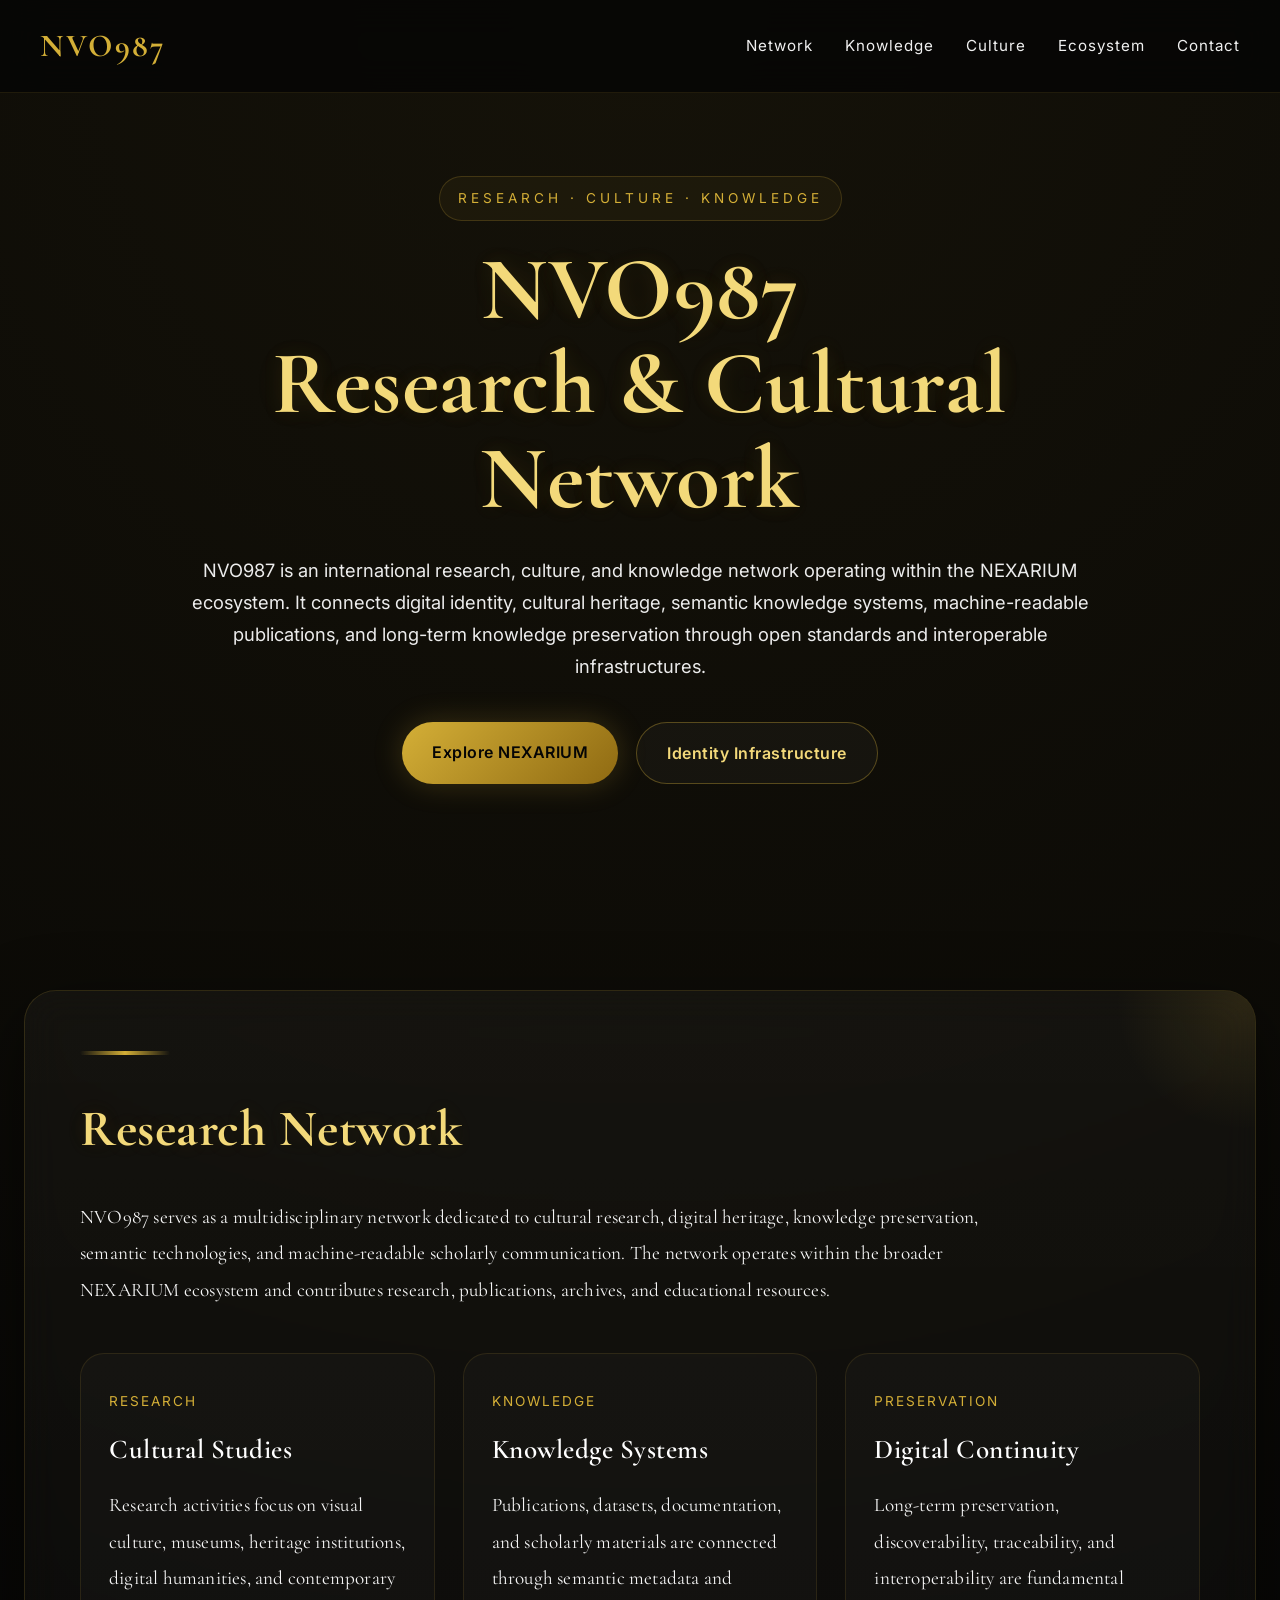
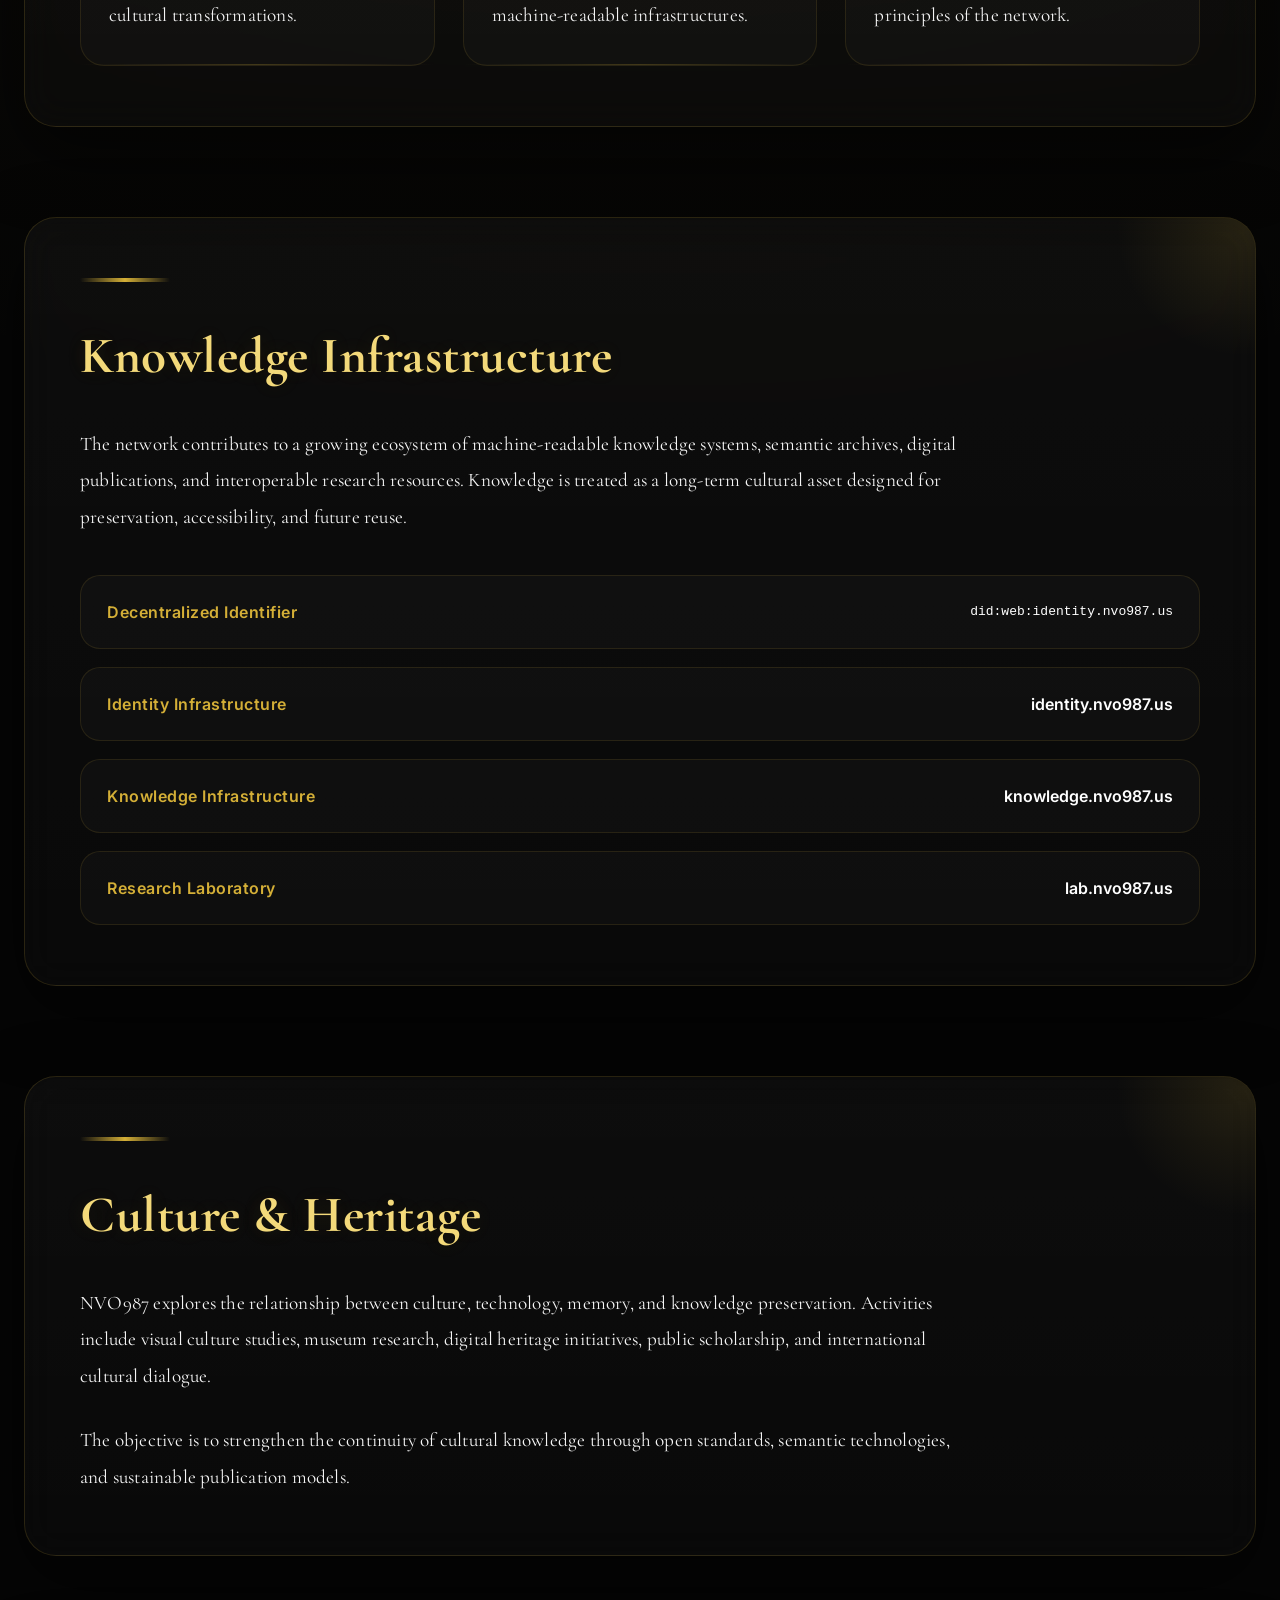
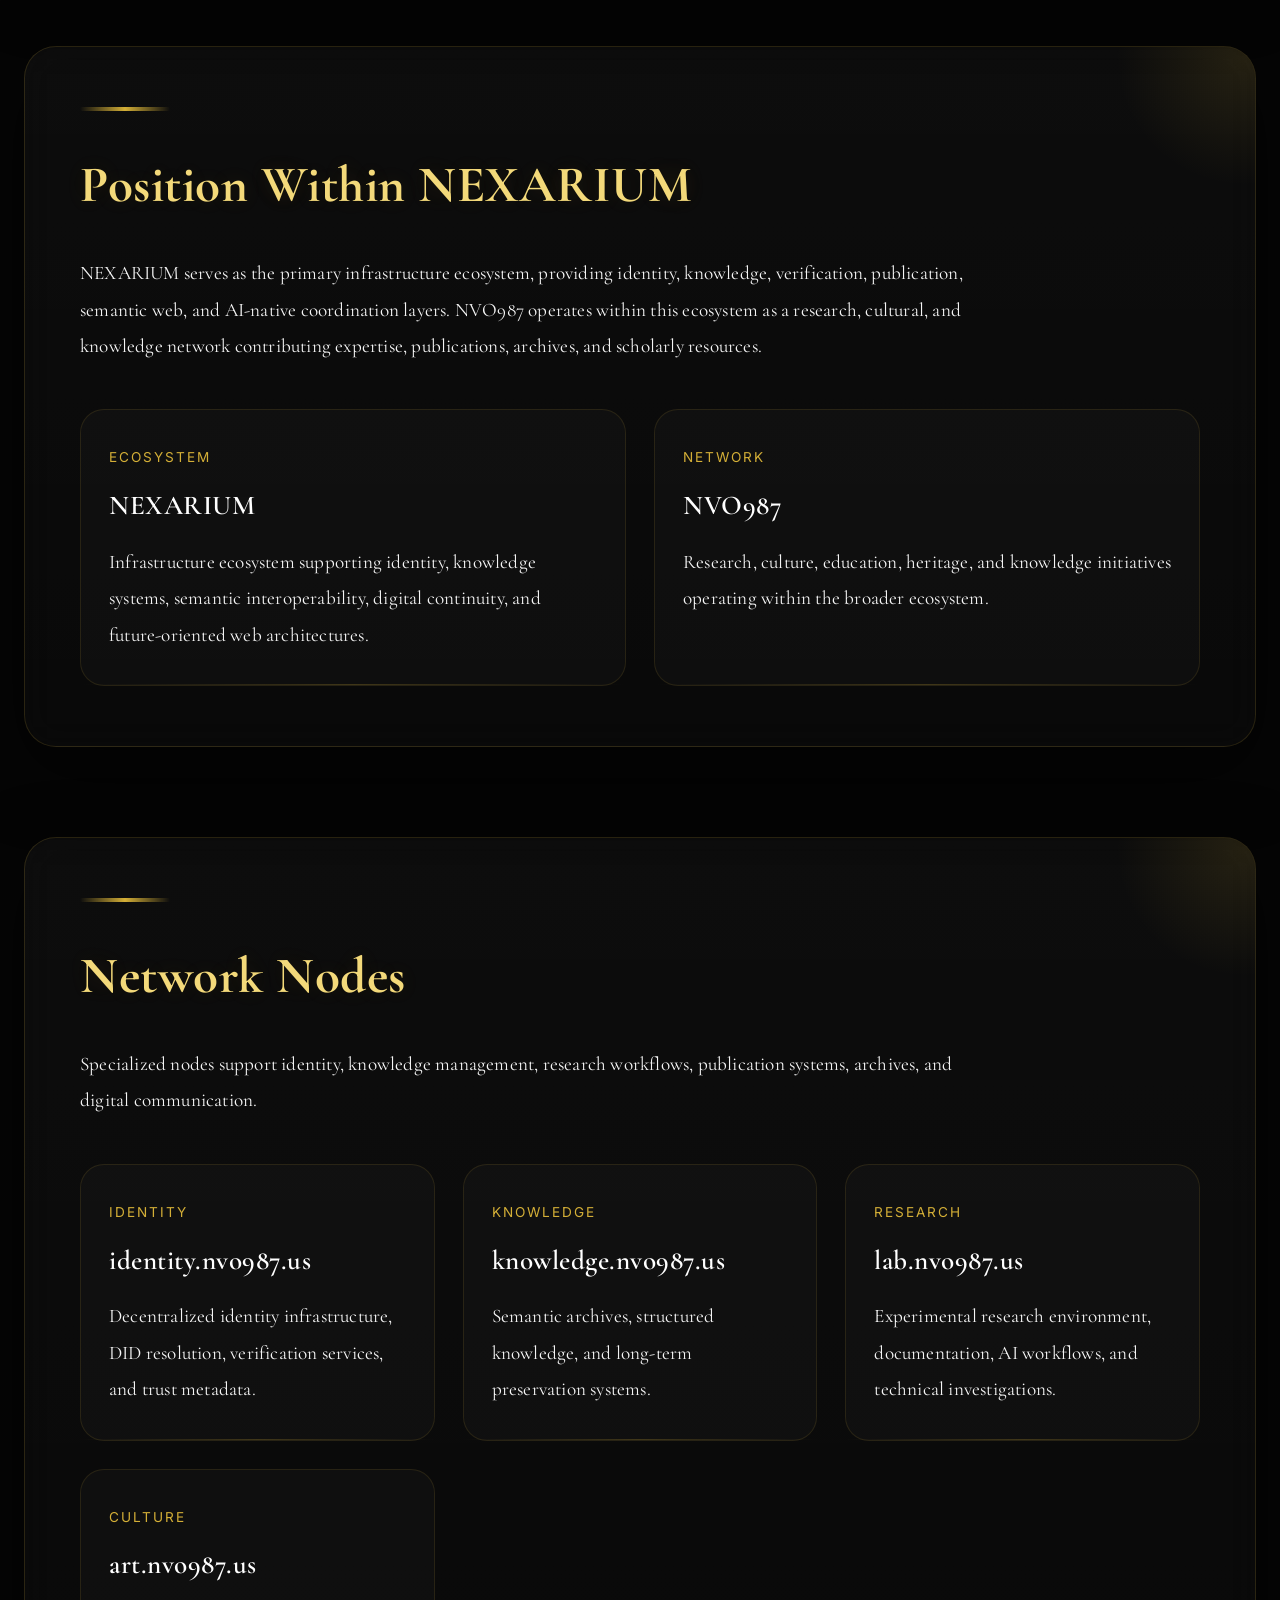
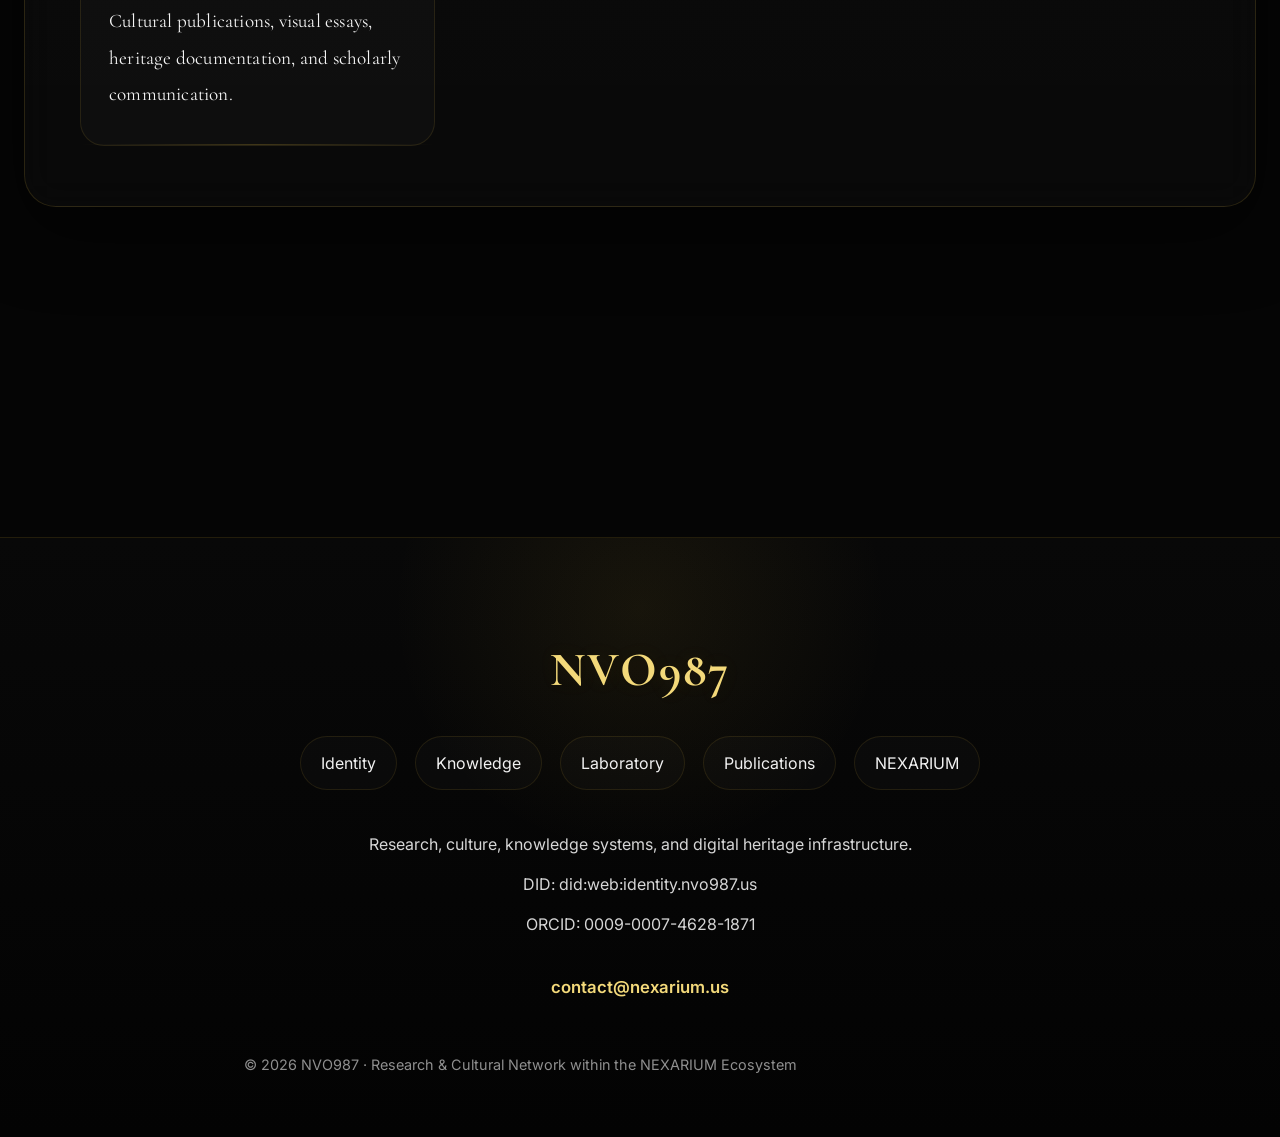
==== index.html @ 3b07d62b "Add multiple apple touch icons and favicons" ====
<!DOCTYPE html>
<html lang="eng">

<head>

<meta charset="UTF-8">
<meta name="viewport" content="width=device-width, initial-scale=1.0">

<title>NVO987 | Research, Culture and Knowledge Network</title>

<meta name="description" content="NVO987 is a multidisciplinary artistic and cultural initiative exploring the intersections of visual culture and art history. NVO987 is an international research, culture, and knowledge network operating within the NEXARIUM ecosystem, advancing digital heritage, semantic knowledge systems, decentralized identity, machine-readable publications, and long-term knowledge preservation.">

<meta name="keywords" content="NVO987, NEXARIUM, Research, Culture, Knowledge Network, Digital Heritage, Visual Culture, Art History, Semantic Web, Knowledge Graph, Machine-Readable Knowledge, Decentralized Identity, DID, Digital Preservation, Cultural Heritage, Artificial Intelligence, AI Infrastructure">

<meta name="author" content="Nicholas Van-Orton">
<meta name="creator" content="Nicholas Van-Orton">

<meta name="robots" content="index,follow,max-image-preview:large,max-snippet:-1,max-video-preview:-1">

<meta name="theme-color" content="#050505">
<meta name="color-scheme" content="dark">

<link rel="canonical" href="https://nvo987.us">
<link rel="me" href="https://identity.nvo987.us">

<meta name="did" content="did:web:identity.nvo987.us">

<link rel="apple-touch-icon" sizes="57x57" href="/apple-icon-57x57.png">
<link rel="apple-touch-icon" sizes="60x60" href="/apple-icon-60x60.png">
<link rel="apple-touch-icon" sizes="72x72" href="/apple-icon-72x72.png">
<link rel="apple-touch-icon" sizes="76x76" href="/apple-icon-76x76.png">
<link rel="apple-touch-icon" sizes="114x114" href="/apple-icon-114x114.png">
<link rel="apple-touch-icon" sizes="120x120" href="/apple-icon-120x120.png">
<link rel="apple-touch-icon" sizes="144x144" href="/apple-icon-144x144.png">
<link rel="apple-touch-icon" sizes="152x152" href="/apple-icon-152x152.png">
<link rel="apple-touch-icon" sizes="180x180" href="/apple-icon-180x180.png">
<link rel="icon" type="image/png" sizes="192x192"  href="/android-icon-192x192.png">
<link rel="icon" type="image/png" sizes="32x32" href="/favicon-32x32.png">
<link rel="icon" type="image/png" sizes="96x96" href="/favicon-96x96.png">
<link rel="icon" type="image/png" sizes="16x16" href="/favicon-16x16.png">
<link rel="manifest" href="/manifest.json">
<meta name="msapplication-TileColor" content="#ffffff">
<meta name="msapplication-TileImage" content="/ms-icon-144x144.png">
<meta name="theme-color" content="#ffffff"> 

<!-- DID document -->
<link rel="alternate" type="application/did+json" href="https://identity.nvo987.us/.well-known/did.json">

<!-- DID domain linkage proof -->
<link rel="alternate" type="application/did+ld+json" href="https://identity.nvo987.us/.well-known/did-configuration.json">

<!-- Canonical DID -->
<meta name="did" content="did:web:identity.nvo987.us">

<!-- Identity authority -->
<link rel="me" href="https://identity.nvo987.us"> 

<meta property="og:type" content="website">
<meta property="og:site_name" content="NVO987">
<meta property="og:title" content="NVO987 | Research, Culture and Knowledge Network">
<meta property="og:description" content="International research, culture and knowledge network within the NEXARIUM ecosystem, focused on digital heritage, semantic knowledge systems, decentralized identity, and long-term knowledge preservation.">
<meta property="og:url" content="https://nvo987.us">
<meta property="og:locale" content="en_US">
<meta property="og:image" content="https://nvo987.us/og-image.jpg">

<meta name="twitter:card" content="summary_large_image">
<meta name="twitter:title" content="NVO987 | Research, Culture and Knowledge Network">
<meta name="twitter:description" content="Research, culture, semantic knowledge systems, digital heritage, decentralized identity, and machine-readable infrastructure within the NEXARIUM ecosystem.">
<meta name="twitter:image" content="https://nvo987.us/og-image.jpg">

<link rel="preconnect" href="https://fonts.googleapis.com">
<link rel="preconnect" href="https://fonts.gstatic.com" crossorigin>

<link href="https://fonts.googleapis.com/css2?family=Inter:wght@300;400;500;600;700&family=Cormorant+Garamond:wght@500;600;700&display=swap" rel="stylesheet">

<link rel="stylesheet" href="style.css">

<script type="application/ld+json">
    {
      "@context": "https://schema.org",
      "@graph": [
        {
          "@type": "Person",
          "@id": "https://nvo987.us#person",
          "name": "Nicholas Van-Orton",
          "jobTitle": "Independent researc, Founder of NVO987 Association",
          "url": "https://nvo987.us",
          "sameAs": [
            "https://nexarium.us",
             "https://nvo987.us",
             "https://nvo987.eu",
             "https://nvo987.fr",
             "https://nvo987.ai.in",
             "https://did.ai.in",
             "https://kellycode.us",
             "https://identity.ai.in",
	         "https://nvo987.in",
             "https://web3.internet.in", 
             "https://delaunaybook.us", 
             "https://orcid.org/0009-0007-4628-1871",
	         "https://isni.org/isni/0000000529640885",
             "https://www.wikidata.org/wiki/Q137675227",
             "https://www.wikidata.org/wiki/Q140936124",
             "https://www.wikidata.org/wiki/Q140529224",
             "https://www.wikidata.org/wiki/Q140528834",
             "https://www.wikidata.org/wiki/Q137674546", 
             "https://meta.wikimedia.org/wiki/User:NVO987-ASSOCIATION",
	         "https://independent.academia.edu/nvo987",
	         "https://www.linkedin.com/in/nvo987/",
	         "https://profile.hcommons.org/members/nicholasvanorton/",
             "https://www.webofscience.com/wos/author/record/PDY-1682-2025",
             "https://www.researchgate.net/profile/Nicholas-Van-Orton",
             "https://www.lens.org/lens/profile/nicholas-van-orton/",
             "https://openalex.org/authors/A5120949417",
             "https://cv.hal.science/van-orton-nicholas",
             "https://scholar.google.com/citations?user=iRM-GNQAAAAJ&hl",
	         "https://app.ens.domains/nvo987.eth",
             "https://nvo987.eth.limo/",
	         "https://archive.org/details/@nicholas_van-orton",
             "https://bsky.app/profile/nvo987.us",
             "https://gravatar.com/nvo987",
             "https://europepmc.org/authors/0009-0007-4628-1871",
	         "https://github.com/nvo987-art-history",
	         "https://github.com/nvo987",
	          "https://x.com/nvo987",
      "https://instagram.com/nvo987/",
      "https://www.facebook.com/nvo987/",
      "https://www.threads.com/@nvo987",
      "https://www.tiktok.com/@nvo987",
      "https://www.snapchat.com/@art-nvo987",
      "https://mastodon.social/@nvo987",
      "https://mastodon.art/@nvo987",
      "https://pixelfed.social/nvo987",
      "https://misskey.art/@nvo987",
      "https://misskey.design/@nvo987",
      "https://smugcat.moe/@nvo987",
      "https://www.youtube.com/@nvo987-art-history",
      "https://nvo987.substack.com/",
      "https://pinterest.com/nvo987identity/",
      "https://open.spotify.com/user/uti1pape8u8fm5vcoxfq23hdo",
      "https://www.twitch.tv/nvo987/",
      "https://www.reddit.com/user/Grand_Service448/",
      "https://t.me/nvo987",
      "https://wa.me/36702674440", 
	         "https://gitlab.com/nvo987-art-history"
          ]
        },
        {
          "@type": "Organization",
          "@id": "https://nvo987.fr#organization",
          "name": "NVO987",
          "alternateName": "NVO987-Culture Visuelle Moderne et Contemporaine",
          "url": "https://nvo987.fr",
          "foundingDate": "2026",
          "address": {
            "@type": "PostalAddress",
            "addressLocality": "Paris",
            "addressCountry": "FR"
          },
          "founder": {
            "@id": "https://nvo987.us"
           } 
        }, 
          {
      "@type": "Book",
      "@id": "https://delaunaybook.us/#book-hu-print",
      "name": "A szín mint generatív elv Sonia Delaunay életművében",
      "url": "https://delaunaybook.us",
      "inLanguage": "hu",
      "bookFormat": "https://schema.org/Paperback",
      "author": {
        "@id": "https://nvo987.us#person"
      },
      "publisher": {
        "@id": "https://nvo987.fr#organization"
      },
      "isbn": "978-615-83133-0-8",
      "identifier": {
        "@type": "PropertyValue",
        "propertyID": "DOI",
        "value": "10.17613/y22fc-g0f98"
      },
      "sameAs": [
        "https://doi.org/10.17613/y22fc-g0f98"
      ]
    },

    {
      "@type": "Book",
      "@id": "https://delaunaybook.us/#book-hu-pdf",
      "name": "A szín mint generatív elv Sonia Delaunay életművében (PDF)",
      "url": "https://delaunaybook.us",
      "inLanguage": "hu",
      "bookFormat": "https://schema.org/EBook",
      "author": {
        "@id": "https://nvo987.us#person"
      },
      "publisher": {
        "@id": "https://nvo987.fr#organization"
      },
      "isbn": "978-615-83133-1-5",
      "isPartOf": {
        "@id": "https://delaunaybook.us/#book-hu-print"
      }
    },

    {
      "@type": "Book",
      "@id": "https://delaunaybook.us/#book-hu-epub",
      "name": "A szín mint generatív elv Sonia Delaunay életművében (EPUB)",
      "url": "https://delaunaybook.us",
      "inLanguage": "hu",
      "bookFormat": "https://schema.org/EBook",
      "author": {
        "@id": "https://nvo987.us#person"
      },
      "publisher": {
        "@id": "https://nvo987.fr#organization"
      },
      "isbn": "978-615-83133-2-2",
      "isPartOf": {
        "@id": "https://delaunaybook.us/#book-hu-print"
      }
    },
    {
      "@type": "Book",
      "@id": "https://delaunaybook.us/#book-en-print",
      "name": "Color as a Generative Principle in the Work of Sonia Delaunay",
      "url": "https://delaunaybook.us",
      "inLanguage": "en",
      "bookFormat": "https://schema.org/Paperback",
      "author": {
        "@id": "https://nvo987.us#person"
      },
      "publisher": {
        "@id": "https://nvo987.fr#organization"
      },
      "isbn": "978-615-83133-5-3",
      "identifier": {
        "@type": "PropertyValue",
        "propertyID": "DOI",
        "value": "10.17613/802rd-bjr69"
      },
      "sameAs": [
        "https://doi.org/10.17613/802rd-bjr69"
      ]
    },
    {
      "@type": "Book",
      "@id": "https://delaunaybook.us/#book-en-epub",
      "name": "Color as a Generative Principle in the Work of Sonia Delaunay (EPUB)",
      "url": "https://delaunaybook.us",
      "inLanguage": "en",
      "bookFormat": "https://schema.org/EBook",
      "author": {
        "@id": "https://nvo987.us#person"
      },
      "publisher": {
        "@id": "https://nvo987.fr#organization"
      },
      "isbn": "978-615-83133-6-0",
      "isPartOf": {
        "@id": "https://delaunaybook.us/#book-en-print"
      }
    },
    {
      "@type": "Book",
      "@id": "https://delaunaybook.us/#book-en-pdf",
      "name": "Color as a Generative Principle in the Work of Sonia Delaunay (PDF)",
      "url": "https://delaunaybook.us",
      "inLanguage": "en",
      "bookFormat": "https://schema.org/EBook",
      "author": {
        "@id": "https://nvo987.us#person"
      },
      "publisher": {
        "@id": "https://nvo987.fr#organization"
      },
      "isbn": "9786150260921",
      "isPartOf": {
        "@id": "https://delaunaybook.us/#book-en-print"
      }
    },
    {
      "@type": "Book",
      "@id": "https://doi.org/10.17613/y22fc-g0f98",
      "name": "A szín mint generatív elv Sonia Delaunay életművében",
      "url": "https://doi.org/10.17613/y22fc-g0f98",
      "author": {
        "@id": "https://nvo987.us#person"
      },
      "inLanguage": "hu",
      "identifier": {
        "@type": "PropertyValue",
        "propertyID": "DOI",
        "value": "10.17613/y22fc-g0f98"
      }
    },
    {
      "@type": "Book",
      "@id": "https://doi.org/10.17613/802rd-bjr69",
      "name": "Color as a Generative Principle in the Work of Sonia Delaunay",
      "url": "https://doi.org/10.17613/802rd-bjr69",
      "author": {
        "@id": "https://nvo987.us#person"
      },
      "inLanguage": "en",
      "identifier": {
        "@type": "PropertyValue",
        "propertyID": "DOI",
        "value": "10.17613/802rd-bjr69"
      }
    },
    {
      "@type": "ScholarlyArticle",
      "@id": "https://doi.org/10.2139/ssrn.6007654",
      "name": "Color as a Generative Principle in the Work of Sonia Delaunay",
      "url": "https://doi.org/10.2139/ssrn.6007654",
      "author": {
        "@id": "https://nvo987.us#person"
      },
      "inLanguage": "en",
      "isBasedOn": {
        "@id": "https://delaunaybook.us/#book-en-print"
      },
      "identifier": {
        "@type": "PropertyValue",
        "propertyID": "DOI",
        "value": "10.2139/ssrn.6007654"
      },
      "sameAs": [
        "https://doi.org/10.2139/ssrn.6007654"
      ]
    },
    {
      "@type": "ScholarlyArticle",
      "@id": "https://doi.org/10.2139/ssrn.6131506",
      "name": "Interdisciplinary Foundation Edition",
      "url": "https://doi.org/10.2139/ssrn.6131506",
      "author": {
        "@id": "https://nvo987.us#person"
      },
      "inLanguage": "en",
      "isBasedOn": {
        "@id": "https://delaunaybook.us/#book-en-print"
      },
      "identifier": {
        "@type": "PropertyValue",
        "propertyID": "DOI",
        "value": "10.2139/ssrn.6131506"
      },
      "sameAs": [
        "https://doi.org/10.2139/ssrn.6131506"
      ]
    },
    {
      "@type": "CreativeWork",
      "@id": "https://archive.org/details/v-9-1-color-as-a-generative-principle-in-the-work-of-sonia-delaunay",
      "name": "V.9.1 — Color as a Generative Principle in the Work of Sonia Delaunay",
      "url": "https://archive.org/details/v-9-1-color-as-a-generative-principle-in-the-work-of-sonia-delaunay",
      "author": {
        "@id": "https://nvo987.us#person"
      },
      "about": {
        "@type": "Person",
        "name": "Sonia Delaunay"
      },
      "isBasedOn": {
        "@id": "https://delaunaybook.us/#book-en"
      }
    }
  ]
}
</script>
  
</head>
<body>

<!-- =========================================================
NAVBAR
========================================================= -->

<header class="navbar">

    <div class="logo">
        NVO987
    </div>

    <nav>

        <a href="#network">Network</a>
        <a href="#knowledge">Knowledge</a>
        <a href="#culture">Culture</a>
        <a href="#ecosystem">Ecosystem</a>
        <a href="#contact">Contact</a>

    </nav>

</header>

<!-- =========================================================
HERO
========================================================= -->

<section class="hero">

    <div class="hero-content reveal active">

        <span class="hero-label">
            RESEARCH · CULTURE · KNOWLEDGE
        </span>

        <h1>
            NVO987<br>
            Research & Cultural Network
        </h1>

        <p>
            NVO987 is an international research, culture,
            and knowledge network operating within the
            NEXARIUM ecosystem. It connects digital identity,
            cultural heritage, semantic knowledge systems,
            machine-readable publications, and long-term
            knowledge preservation through open standards
            and interoperable infrastructures.
        </p>

        <div class="hero-buttons">

            <a href="https://nexarium.us"
               class="btn primary">
                Explore NEXARIUM
            </a>

            <a href="https://identity.nvo987.us"
               class="btn secondary">
                Identity Infrastructure
            </a>

        </div>

    </div>

</section>

<!-- =========================================================
MAIN
========================================================= -->

<main>

<!-- =========================================================
NETWORK
========================================================= -->

<section class="glass-card reveal" id="network">

    <div class="card-top"></div>

    <h2>
        Research Network
    </h2>

    <p>
        NVO987 serves as a multidisciplinary network
        dedicated to cultural research, digital heritage,
        knowledge preservation, semantic technologies,
        and machine-readable scholarly communication.
        The network operates within the broader
        NEXARIUM ecosystem and contributes research,
        publications, archives, and educational resources.
    </p>

    <div class="principles-grid">

        <div class="principle-item">

            <span>
                Research
            </span>

            <h3>
                Cultural Studies
            </h3>

            <p>
                Research activities focus on visual culture,
                museums, heritage institutions,
                digital humanities, and contemporary
                cultural transformations.
            </p>

        </div>

        <div class="principle-item">

            <span>
                Knowledge
            </span>

            <h3>
                Knowledge Systems
            </h3>

            <p>
                Publications, datasets,
                documentation, and scholarly materials
                are connected through semantic metadata
                and machine-readable infrastructures.
            </p>

        </div>

        <div class="principle-item">

            <span>
                Preservation
            </span>

            <h3>
                Digital Continuity
            </h3>

            <p>
                Long-term preservation,
                discoverability, traceability,
                and interoperability are fundamental
                principles of the network.
            </p>

        </div>

    </div>

</section>
<!-- =========================================================
KNOWLEDGE
========================================================= -->

<section class="glass-card reveal" id="knowledge">

    <div class="card-top"></div>

    <h2>
        Knowledge Infrastructure
    </h2>

    <p>
        The network contributes to a growing ecosystem of
        machine-readable knowledge systems, semantic archives,
        digital publications, and interoperable research resources.
        Knowledge is treated as a long-term cultural asset designed
        for preservation, accessibility, and future reuse.
    </p>

    <div class="specification-box">

        <div class="spec-block">

            <span class="spec-label">
                Decentralized Identifier
            </span>

            <span class="hash-value">
                did:web:identity.nvo987.us
            </span>

        </div>

        <div class="spec-block">

            <span class="spec-label">
                Identity Infrastructure
            </span>

            <a href="https://identity.nvo987.us" class="spec-link">
                identity.nvo987.us
            </a>

        </div>

        <div class="spec-block">

            <span class="spec-label">
                Knowledge Infrastructure
            </span>

            <a href="https://knowledge.nvo987.us" class="spec-link">
                knowledge.nvo987.us
            </a>

        </div>

        <div class="spec-block">

            <span class="spec-label">
                Research Laboratory
            </span>

            <a href="https://lab.nvo987.us" class="spec-link">
                lab.nvo987.us
            </a>

        </div>

    </div>

</section>

<!-- =========================================================
CULTURE
========================================================= -->

<section class="glass-card reveal" id="culture">

    <div class="card-top"></div>

    <h2>
        Culture & Heritage
    </h2>

    <p>
        NVO987 explores the relationship between culture,
        technology, memory, and knowledge preservation.
        Activities include visual culture studies,
        museum research, digital heritage initiatives,
        public scholarship, and international cultural dialogue.
    </p>

    <p style="margin-top:28px;">
        The objective is to strengthen the continuity
        of cultural knowledge through open standards,
        semantic technologies, and sustainable publication models.
    </p>

</section>

<!-- =========================================================
ECOSYSTEM
========================================================= -->

<section class="glass-card reveal" id="ecosystem">

    <div class="card-top"></div>

    <h2>
        Position Within NEXARIUM
    </h2>

    <p>
        NEXARIUM serves as the primary infrastructure ecosystem,
        providing identity, knowledge, verification,
        publication, semantic web, and AI-native coordination layers.
        NVO987 operates within this ecosystem as a research,
        cultural, and knowledge network contributing expertise,
        publications, archives, and scholarly resources.
    </p>

    <div class="principles-grid">

        <div class="principle-item">

            <span>
                Ecosystem
            </span>

            <h3>
                NEXARIUM
            </h3>

            <p>
                Infrastructure ecosystem supporting identity,
                knowledge systems, semantic interoperability,
                digital continuity, and future-oriented web architectures.
            </p>

        </div>

        <div class="principle-item">

            <span>
                Network
            </span>

            <h3>
                NVO987
            </h3>

            <p>
                Research, culture, education,
                heritage, and knowledge initiatives
                operating within the broader ecosystem.
            </p>

        </div>

    </div>

</section>

<!-- =========================================================
NETWORK NODES
========================================================= -->

<section class="glass-card reveal">

    <div class="card-top"></div>

    <h2>
        Network Nodes
    </h2>

    <p>
        Specialized nodes support identity,
        knowledge management, research workflows,
        publication systems, archives,
        and digital communication.
    </p>

    <div class="principles-grid">

        <div class="principle-item">

            <span>Identity</span>

            <h3>identity.nvo987.us</h3>

            <p>
                Decentralized identity infrastructure,
                DID resolution,
                verification services,
                and trust metadata.
            </p>

        </div>

        <div class="principle-item">

            <span>Knowledge</span>

            <h3>knowledge.nvo987.us</h3>

            <p>
                Semantic archives,
                structured knowledge,
                and long-term preservation systems.
            </p>

        </div>

        <div class="principle-item">

            <span>Research</span>

            <h3>lab.nvo987.us</h3>

            <p>
                Experimental research environment,
                documentation,
                AI workflows,
                and technical investigations.
            </p>

        </div>

        <div class="principle-item">

            <span>Culture</span>

            <h3>art.nvo987.us</h3>

            <p>
                Cultural publications,
                visual essays,
                heritage documentation,
                and scholarly communication.
            </p>

        </div>

    </div>

</section>

</main>

<!-- =========================================================
FOOTER
========================================================= -->

<footer id="contact">

<div class="footer-inner">

    <h3>
        NVO987
    </h3>

    <div class="footer-links">

        <a href="https://identity.nvo987.us">
            Identity
        </a>

        <a href="https://knowledge.nvo987.us">
            Knowledge
        </a>

        <a href="https://lab.nvo987.us">
            Laboratory
        </a>

        <a href="https://art.nvo987.us">
            Publications
        </a>

        <a href="https://nexarium.us">
            NEXARIUM
        </a>

    </div>

    <div class="footer-meta">

        <p>
            Research, culture, knowledge systems,
            and digital heritage infrastructure.
        </p>

        <p>
            DID: did:web:identity.nvo987.us
        </p>

        <p>
            ORCID: 0009-0007-4628-1871
        </p>

    </div>

    <a href="mailto:contact@nexarium.us" class="footer-email">
        contact@nexarium.us
    </a>

    <p>
        © 2026 NVO987 · Research & Cultural Network
        within the NEXARIUM Ecosystem
    </p>

</div>

</footer>

<script>

const reveals = document.querySelectorAll('.reveal');

window.addEventListener('scroll', () => {

    reveals.forEach(el => {

        const top = el.getBoundingClientRect().top;

        if(top < window.innerHeight - 100){

            el.classList.add('active');

        }

    });

});

</script>

</body>
</html>
---- style.css ----
/* =========================================================
NVO987 PREMIUM THEME
Part 1/3
========================================================= */

:root{

    --bg:#050505;
    --bg-soft:#0d0d0d;

    --gold:#d4af37;
    --gold-light:#f3d97a;
    --gold-dark:#8f6a12;

    --white:#ffffff;
    --text:#f7f7f7;
    --muted:#cfcfcf;

    --glass:rgba(255,255,255,.04);
    --glass-border:rgba(212,175,55,.18);

    --shadow:
        0 25px 60px rgba(0,0,0,.65);

    --radius:26px;
    --container:1280px;
}

/* =========================================================
RESET
========================================================= */

*{
    margin:0;
    padding:0;
    box-sizing:border-box;
}

html{
    scroll-behavior:smooth;
}

body{

    background:
        radial-gradient(
            circle at top,
            rgba(212,175,55,.08),
            transparent 35%
        ),
        #050505;

    color:var(--text);

    font-family:'Inter',sans-serif;

    overflow-x:hidden;

    line-height:1.75;
}

img{
    max-width:100%;
    display:block;
}

a{
    text-decoration:none;
}

main{
    max-width:var(--container);
    margin:auto;
    padding:0 24px 120px;
}

/* =========================================================
TYPOGRAPHY
========================================================= */

h1,
h2,
h3{

    font-family:
        'Cormorant Garamond',
        serif;

    color:var(--gold-light);

    letter-spacing:.5px;
}

h1{

    font-size:clamp(3rem,7vw,6rem);

    line-height:1.05;

    margin-bottom:28px;

    font-weight:700;
}

h2{

    font-size:clamp(2rem,4vw,3.5rem);

    margin-bottom:24px;
}

h3{

    font-size:1.6rem;
}

p{

    color:#e9e9e9;

    font-size:1.05rem;

    max-width:900px;
}

/* =========================================================
NAVBAR
========================================================= */

.navbar{

    position:fixed;

    top:0;
    left:0;

    width:100%;

    z-index:999;

    backdrop-filter:blur(18px);

    background:
        rgba(5,5,5,.82);

    border-bottom:
        1px solid rgba(212,175,55,.12);

    display:flex;

    justify-content:space-between;

    align-items:center;

    padding:
        18px
        40px;
}

.logo{

    font-family:
        'Cormorant Garamond',
        serif;

    color:var(--gold);

    font-size:2rem;

    font-weight:700;

    letter-spacing:2px;
}

.navbar nav{

    display:flex;
    gap:32px;
}

.navbar a{

    color:#f0f0f0;

    font-size:.95rem;

    letter-spacing:1px;

    transition:.3s;
}

.navbar a:hover{

    color:var(--gold);

    text-shadow:
        0 0 12px rgba(212,175,55,.4);
}

/* =========================================================
HERO
========================================================= */

.hero{

    min-height:100vh;

    display:flex;

    align-items:center;

    justify-content:center;

    text-align:center;

    padding:
        160px 30px 100px;
}

.hero-content{

    max-width:1000px;
}

.hero-label{

    display:inline-block;

    color:var(--gold);

    letter-spacing:4px;

    font-size:.85rem;

    margin-bottom:22px;

    text-transform:uppercase;

    border:
        1px solid rgba(212,175,55,.2);

    padding:
        10px 18px;

    border-radius:999px;

    background:
        rgba(212,175,55,.05);
}

.hero p{

    margin:
        0 auto
        40px;

    font-size:1.15rem;

    color:#ececec;
}

/* =========================================================
BUTTONS
========================================================= */

.hero-buttons{

    display:flex;

    justify-content:center;

    flex-wrap:wrap;

    gap:18px;
}

.btn{

    padding:
        16px
        30px;

    border-radius:999px;

    font-weight:600;

    transition:.35s;

    letter-spacing:.5px;
}

.btn.primary{

    background:
        linear-gradient(
            135deg,
            var(--gold),
            var(--gold-dark)
        );

    color:#050505;

    box-shadow:
        0 0 30px rgba(212,175,55,.22);
}

.btn.primary:hover{

    transform:translateY(-3px);

    box-shadow:
        0 0 45px rgba(212,175,55,.35);
}

.btn.secondary{

    border:
        1px solid rgba(212,175,55,.35);

    color:var(--gold-light);

    background:
        rgba(255,255,255,.03);
}

.btn.secondary:hover{

    background:
        rgba(212,175,55,.08);

    transform:translateY(-3px);
}
/* =========================================================
PREMIUM GLASS CARDS
Part 2/3
========================================================= */

.glass-card{

    position:relative;

    margin:90px auto;

    padding:
        60px
        55px;

    background:
        linear-gradient(
            180deg,
            rgba(255,255,255,.035),
            rgba(255,255,255,.02)
        );

    border:
        1px solid rgba(212,175,55,.16);

    border-radius:32px;

    backdrop-filter:blur(18px);

    box-shadow:
        0 25px 70px rgba(0,0,0,.55);

    overflow:hidden;

    transition:
        transform .4s ease,
        border-color .4s ease;
}

.glass-card:hover{

    transform:
        translateY(-6px);

    border-color:
        rgba(212,175,55,.35);
}

.glass-card::before{

    content:"";

    position:absolute;

    top:-120px;
    right:-120px;

    width:260px;
    height:260px;

    border-radius:50%;

    background:
        radial-gradient(
            circle,
            rgba(212,175,55,.12),
            transparent 70%
        );

    pointer-events:none;
}

.card-top{

    width:90px;
    height:4px;

    margin-bottom:30px;

    border-radius:999px;

    background:
        linear-gradient(
            90deg,
            transparent,
            var(--gold),
            transparent
        );
}

.glass-card p{

    color:#f3f3f3;

    font-size:1.04rem;

    line-height:1.9;
}

/* =========================================================
PRINCIPLES GRID
========================================================= */

.principles-grid{

    display:grid;

    grid-template-columns:
        repeat(
            auto-fit,
            minmax(260px,1fr)
        );

    gap:28px;

    margin-top:45px;
}

.principle-item{

    position:relative;

    padding:
        32px
        28px;

    border-radius:24px;

    background:
        rgba(255,255,255,.025);

    border:
        1px solid rgba(212,175,55,.12);

    transition:.35s;
}

.principle-item:hover{

    transform:
        translateY(-5px);

    border-color:
        rgba(212,175,55,.35);

    box-shadow:
        0 15px 40px rgba(0,0,0,.4);
}

.principle-item span{

    display:inline-block;

    margin-bottom:12px;

    color:var(--gold);

    font-size:.85rem;

    letter-spacing:2px;

    text-transform:uppercase;
}

.principle-item h3{

    margin-bottom:14px;

    color:#fff;
}

.principle-item p{

    color:#dddddd;

    font-size:.96rem;
}

/* =========================================================
SPECIFICATION BOX
========================================================= */

.specification-box{

    margin-top:40px;

    display:flex;

    flex-direction:column;

    gap:18px;
}

.spec-block{

    display:flex;

    justify-content:space-between;

    align-items:center;

    gap:20px;

    padding:
        22px
        26px;

    border-radius:20px;

    background:
        rgba(255,255,255,.025);

    border:
        1px solid rgba(212,175,55,.12);

    transition:.35s;
}

.spec-block:hover{

    border-color:
        rgba(212,175,55,.32);

    background:
        rgba(255,255,255,.04);
}

.spec-label{

    color:var(--gold);

    font-weight:600;

    letter-spacing:.5px;
}

.hash-value{

    font-family:
        monospace;

    color:#ffffff;

    word-break:break-all;
}

.spec-link{

    color:#fff;

    font-weight:600;

    transition:.3s;
}

.spec-link:hover{

    color:var(--gold-light);
}

/* =========================================================
FEATURED VC / CREDENTIAL
========================================================= */

.credential-highlight{

    border:
        1px solid rgba(212,175,55,.30);

    background:
        linear-gradient(
            135deg,
            rgba(212,175,55,.10),
            rgba(255,255,255,.03)
        );

    box-shadow:
        0 0 35px rgba(212,175,55,.08);
}

.credential-highlight .spec-label{

    color:#f7d977;
}

.credential-highlight .hash-value{

    color:#ffffff;
}

/* =========================================================
NETWORK NODES PREMIUM
========================================================= */

.principle-item h3{

    font-family:
        "Cormorant Garamond",
        serif;

    font-size:1.7rem;

    font-weight:600;
}

.principle-item::after{

    content:"";

    position:absolute;

    left:0;
    bottom:0;

    width:100%;
    height:1px;

    background:
        linear-gradient(
            90deg,
            transparent,
            rgba(212,175,55,.25),
            transparent
        );
}

/* =========================================================
ARTISTIC WHITE TEXT
========================================================= */

.glass-card h2,
.principle-item h3{

    text-shadow:
        0 0 15px rgba(255,255,255,.06);
}

.glass-card p,
.principle-item p{

    font-family:
        "Cormorant Garamond",
        serif;

    font-size:1.2rem;

    color:#f5f5f5;

    letter-spacing:.2px;
                 }
/* =========================================================
PREMIUM FOOTER
Part 3/3
========================================================= */

footer{

    position:relative;

    margin-top:120px;

    background:
        linear-gradient(
            180deg,
            #080808,
            #030303
        );

    border-top:
        1px solid rgba(212,175,55,.15);

    overflow:hidden;
}

footer::before{

    content:"";

    position:absolute;

    top:-180px;
    left:50%;

    transform:translateX(-50%);

    width:500px;
    height:500px;

    border-radius:50%;

    background:
        radial-gradient(
            circle,
            rgba(212,175,55,.08),
            transparent 70%
        );

    pointer-events:none;
}

.footer-inner{

    max-width:1200px;

    margin:auto;

    padding:
        90px
        30px
        60px;

    text-align:center;

    position:relative;

    z-index:2;
}

.footer-inner h3{

    font-size:3rem;

    margin-bottom:24px;

    color:var(--gold-light);

    letter-spacing:2px;
}

.footer-links{

    display:flex;

    justify-content:center;

    flex-wrap:wrap;

    gap:18px;

    margin-bottom:40px;
}

.footer-links a{

    color:#f1f1f1;

    padding:
        12px
        20px;

    border-radius:999px;

    border:
        1px solid rgba(212,175,55,.12);

    background:
        rgba(255,255,255,.02);

    transition:.3s;
}

.footer-links a:hover{

    color:var(--gold);

    border-color:
        rgba(212,175,55,.35);

    transform:
        translateY(-3px);
}

.footer-meta{

    display:flex;

    flex-direction:column;

    gap:12px;

    margin-bottom:35px;
}

.footer-meta p{

    color:#d6d6d6;

    font-size:1rem;

    max-width:none;
}

.footer-email{

    display:inline-block;

    margin-bottom:30px;

    color:var(--gold-light);

    font-weight:600;

    font-size:1.05rem;

    transition:.3s;
}

.footer-email:hover{

    color:#ffffff;
}

.footer-inner > p:last-child{

    margin-top:20px;

    color:#8f8f8f;

    font-size:.9rem;
}

/* =========================================================
REVEAL ANIMATIONS
========================================================= */

.reveal{

    opacity:0;

    transform:
        translateY(40px);

    transition:
        opacity .9s ease,
        transform .9s ease;
}

.reveal.active{

    opacity:1;

    transform:
        translateY(0);
}

/* =========================================================
SCROLLBAR
========================================================= */

::-webkit-scrollbar{

    width:10px;
}

::-webkit-scrollbar-track{

    background:#050505;
}

::-webkit-scrollbar-thumb{

    background:
        linear-gradient(
            180deg,
            var(--gold),
            var(--gold-dark)
        );

    border-radius:999px;
}

/* =========================================================
SELECTION
========================================================= */

::selection{

    background:
        rgba(212,175,55,.35);

    color:#ffffff;
}

/* =========================================================
MOBILE OPTIMIZATION
========================================================= */

@media (max-width:768px){

    .navbar{

        position:relative;

        width:100%;

        padding:20px;

        flex-direction:column;

        gap:10px;

        justify-content:center;

        align-items:center;
    }

    .logo{

        margin-bottom:5px;

        font-size:1.8rem;
    }

    .navbar nav{

        width:100%;

        display:flex;

        justify-content:center;

        flex-wrap:wrap;

        gap:20px;
    }

    .hero{

        min-height:auto;

        padding:
            40px
            20px
            60px;
    }

    .hero-content{

        margin-top:0;
    }

    .hero-label{

        margin-bottom:35px;
    }

    .glass-card{

        padding:
            40px
            30px;
    }

    h1{

        font-size:3rem;
    }

    h2{

        font-size:2.2rem;
    }

    .hero p{

        font-size:1rem;
    }

    .spec-block{

        flex-direction:column;

        align-items:flex-start;
    }

    .footer-inner h3{

        font-size:2.3rem;
    }
}

@media (max-width:480px){

    main{

        padding:
            0
            16px
            90px;
    }

    .navbar nav{

        gap:14px;
    }

    .hero{

        padding:
            30px
            18px
            60px;
    }

    .glass-card{

        margin:50px auto;

        padding:
            28px
            22px;

        border-radius:24px;
    }

    .principles-grid{

        grid-template-columns:1fr;
    }

    .hero-buttons{

        flex-direction:column;
    }

    .btn{

        width:100%;
    }

    .footer-links{

        flex-direction:column;
    }

    .footer-links a{

        width:100%;
    }

    .hash-value{

        font-size:.82rem;
    }
}

/* =========================================================
PREMIUM GOLD GLOW
========================================================= */

.hero h1,
.glass-card h2,
.footer-inner h3{

    text-shadow:
        0 0 20px rgba(212,175,55,.10),
        0 0 40px rgba(212,175,55,.05);
}

/* =========================================================
END OF FILE
========================================================= */
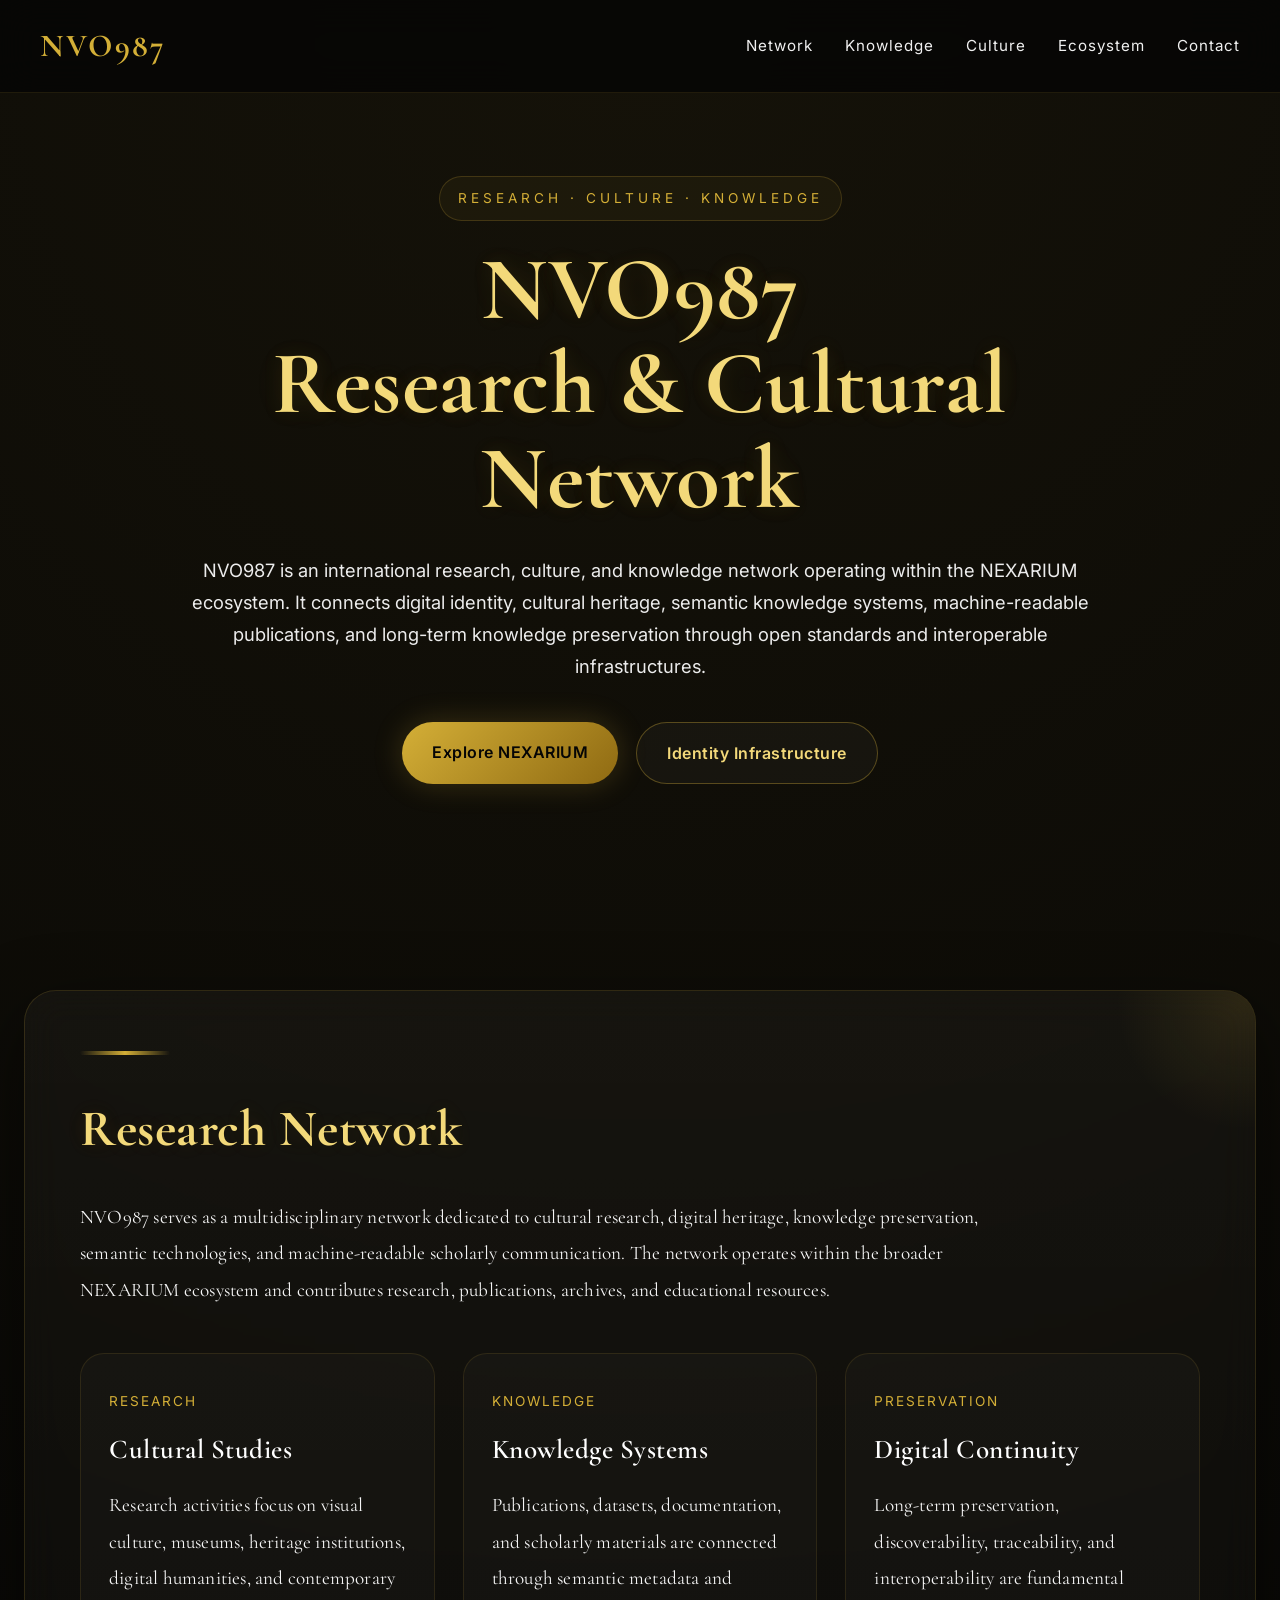
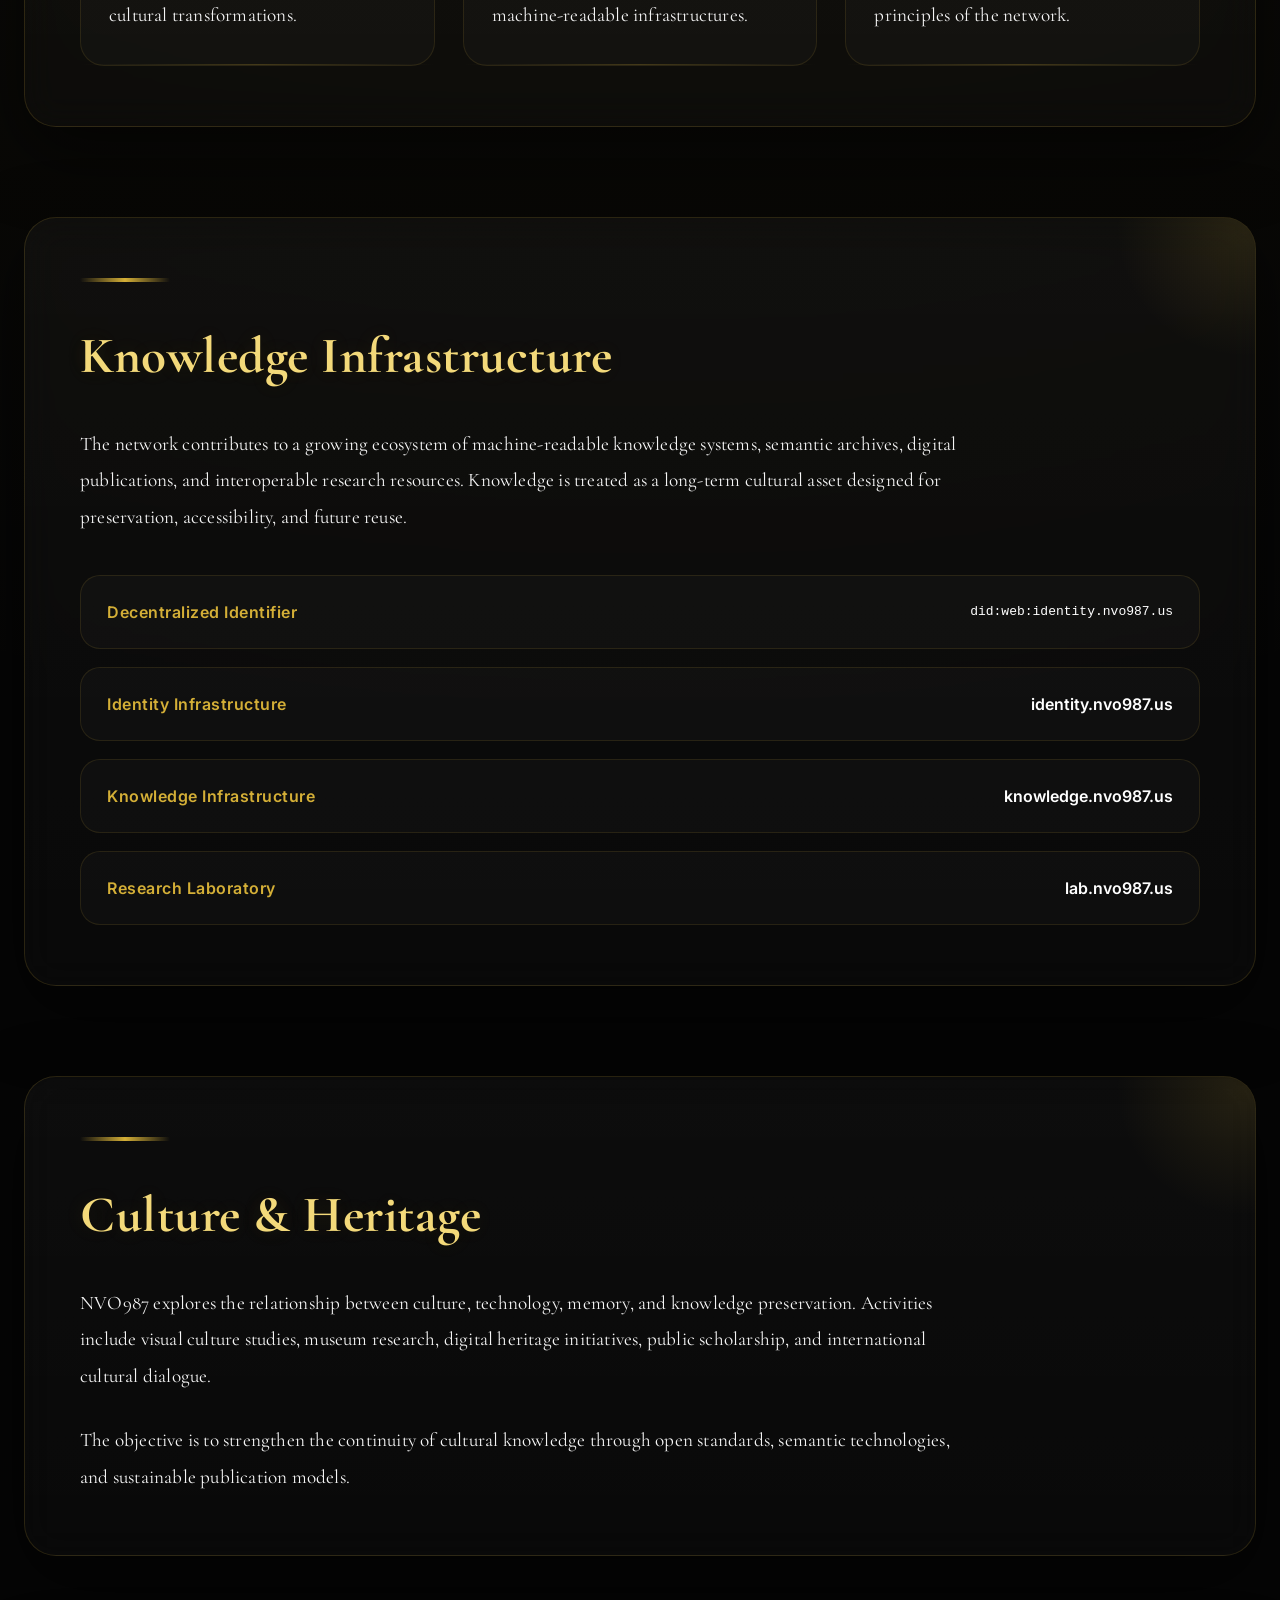
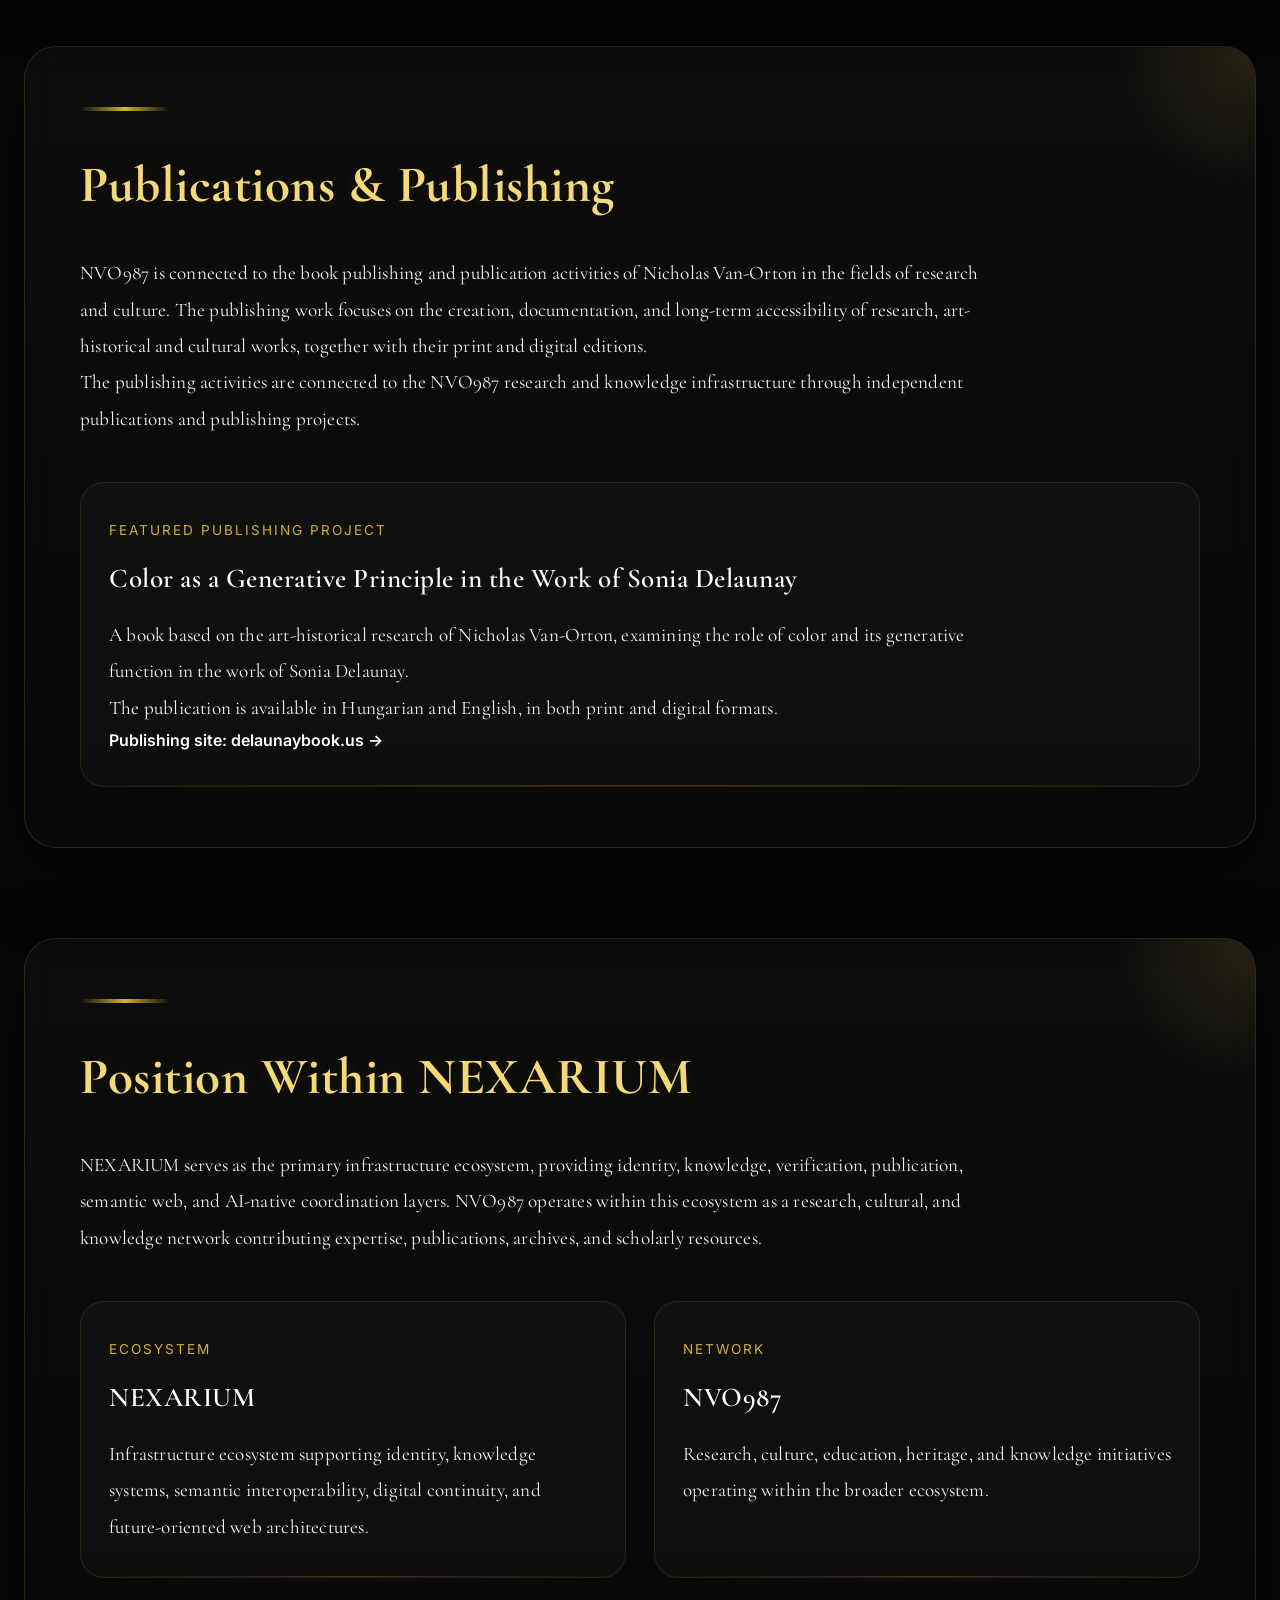
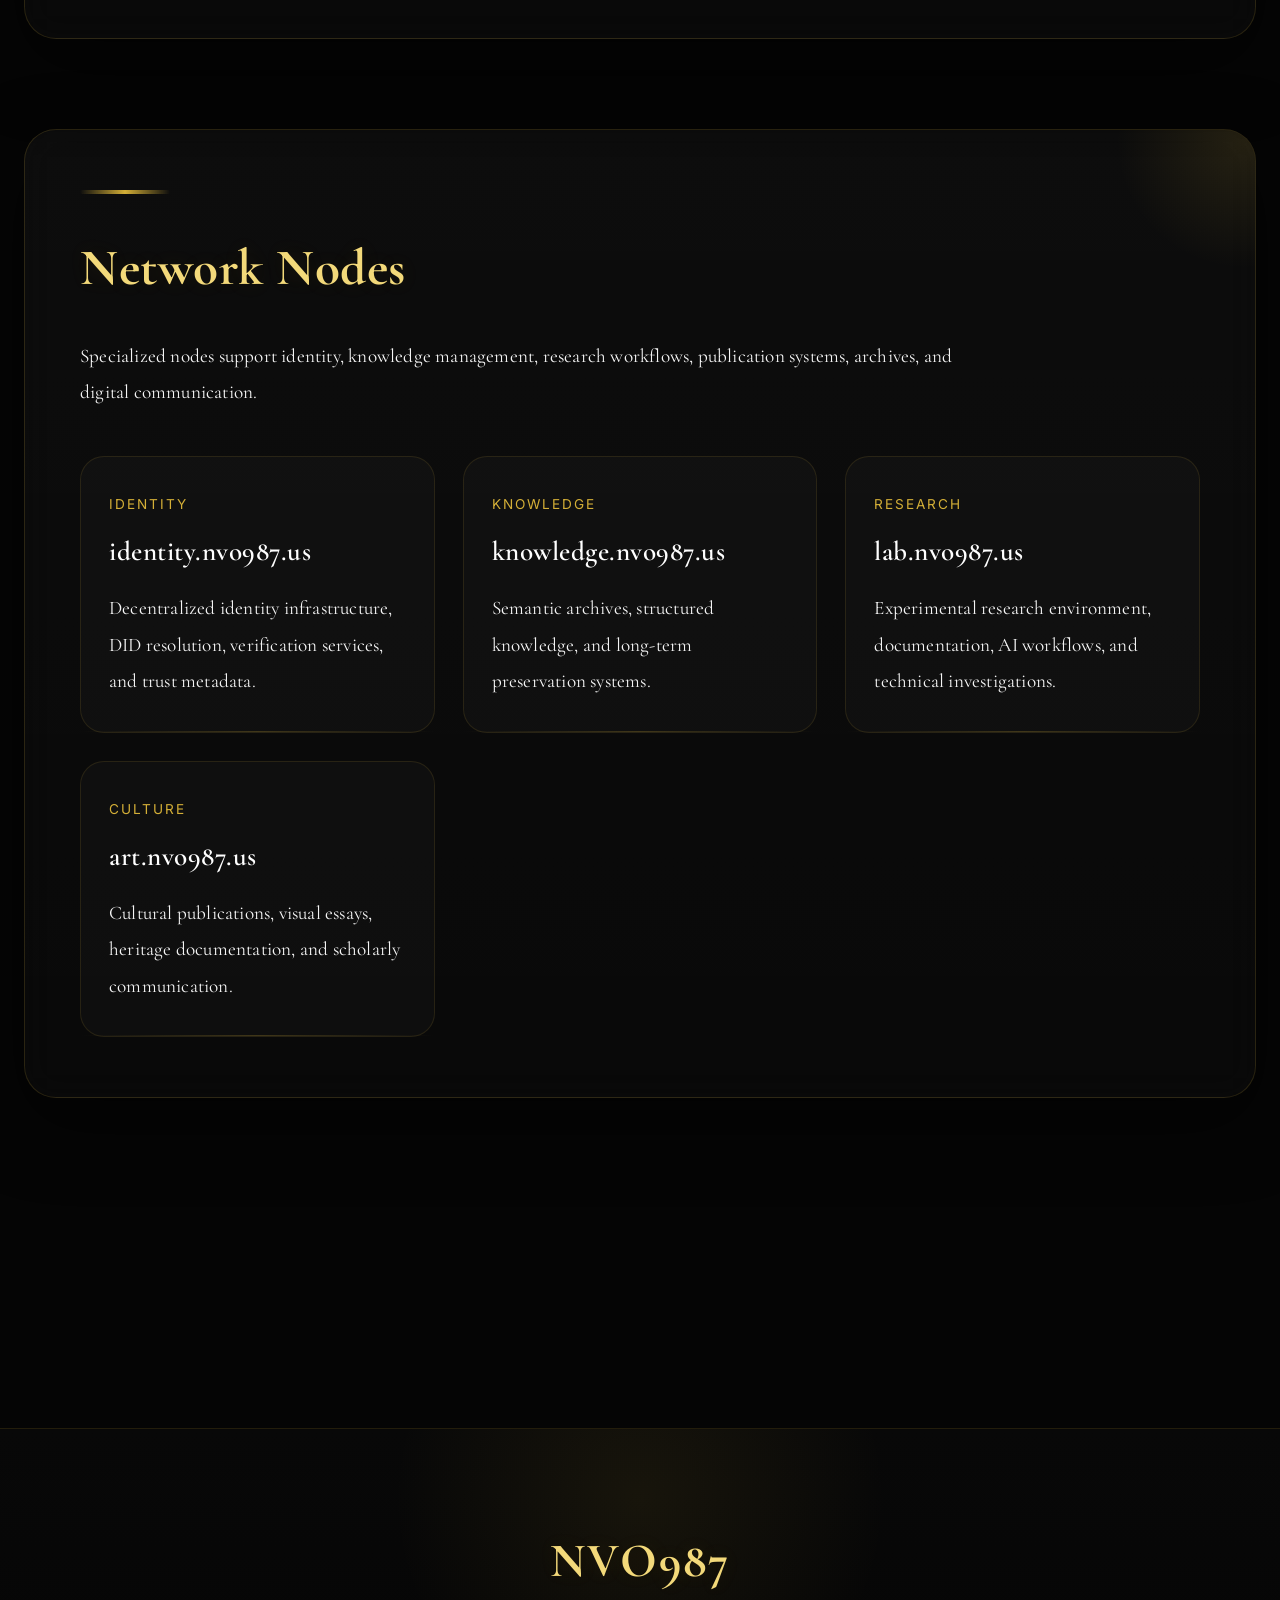
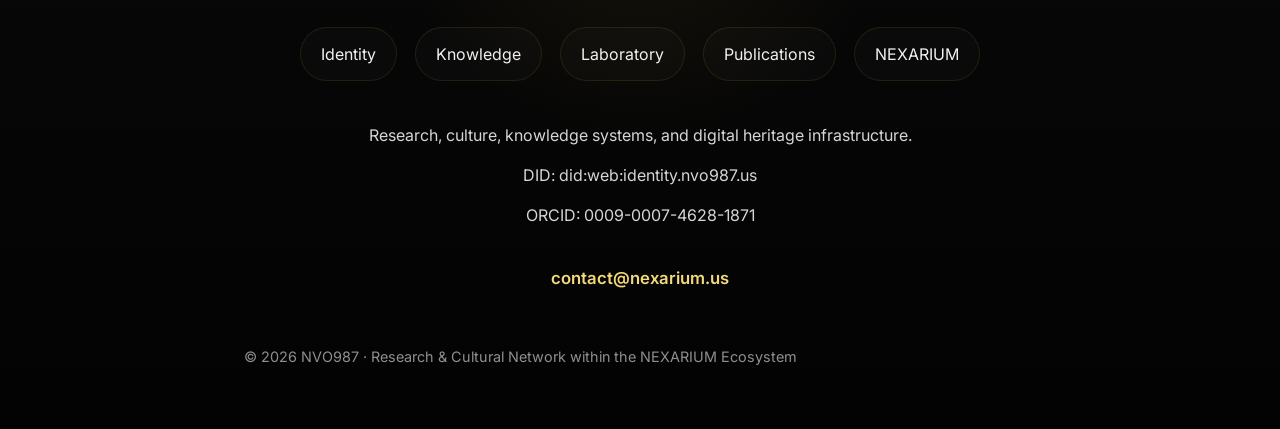
==== commit 3dd1f9ac: "Add Publications & Publishing section to index.html Added a new section for Publications & Publishin" ====
--- a/index.html
+++ b/index.html
@@ -1,12 +1,11 @@
 <!DOCTYPE html>
-<html lang="eng">
-
-<head>
+<html lang="en">
+<head> 
 
 <meta charset="UTF-8">
 <meta name="viewport" content="width=device-width, initial-scale=1.0">
 
-<title>NVO987 | Research, Culture and Knowledge Network</title>
+<title>NVO987 | Research, Culture and Knowledge Network | Nicholas Van-Orton</title>
 
 <meta name="description" content="NVO987 is a multidisciplinary artistic and cultural initiative exploring the intersections of visual culture and art history. NVO987 is an international research, culture, and knowledge network operating within the NEXARIUM ecosystem, advancing digital heritage, semantic knowledge systems, decentralized identity, machine-readable publications, and long-term knowledge preservation.">
 
@@ -85,6 +84,11 @@
           "name": "Nicholas Van-Orton",
           "jobTitle": "Independent researc, Founder of NVO987 Association",
           "url": "https://nvo987.us",
+	      "identifier": {
+           "@type": "PropertyValue",
+           "propertyID": "DID Document",
+            "value": "https://identity.nvo987.us/.well-known/did.json"
+           },
           "sameAs": [
             "https://nexarium.us",
              "https://nvo987.us",
@@ -636,6 +640,67 @@
 </section>
 
 <!-- =========================================================
+PUBLICATIONS & PUBLISHING
+========================================================= -->
+
+<section class="glass-card reveal" id="publications">
+
+    <div class="card-top"></div>
+
+    <h2>
+        Publications & Publishing
+    </h2>
+
+    <p>
+        NVO987 is connected to the book publishing and publication
+        activities of Nicholas Van-Orton in the fields of research
+        and culture. The publishing work focuses on the creation,
+        documentation, and long-term accessibility of research,
+        art-historical and cultural works, together with their
+        print and digital editions.
+    </p>
+
+    <p>
+        The publishing activities are connected to the NVO987
+        research and knowledge infrastructure through independent
+        publications and publishing projects.
+    </p>
+
+    <div class="principles-grid">
+
+        <div class="principle-item">
+
+            <span>
+                Featured Publishing Project
+            </span>
+
+            <h3>
+                Color as a Generative Principle in the Work of Sonia Delaunay
+            </h3>
+
+            <p>
+                A book based on the art-historical research of
+                Nicholas Van-Orton, examining the role of color
+                and its generative function in the work of
+                Sonia Delaunay.
+            </p>
+
+            <p>
+                The publication is available in Hungarian and English,
+                in both print and digital formats.
+            </p>
+
+            <a href="https://delaunaybook.us" class="spec-link">
+                Publishing site: delaunaybook.us →
+            </a>
+
+        </div>
+
+    </div>
+
+</section> 
+
+<!-- =========================================================
 ECOSYSTEM
 ========================================================= -->
 
